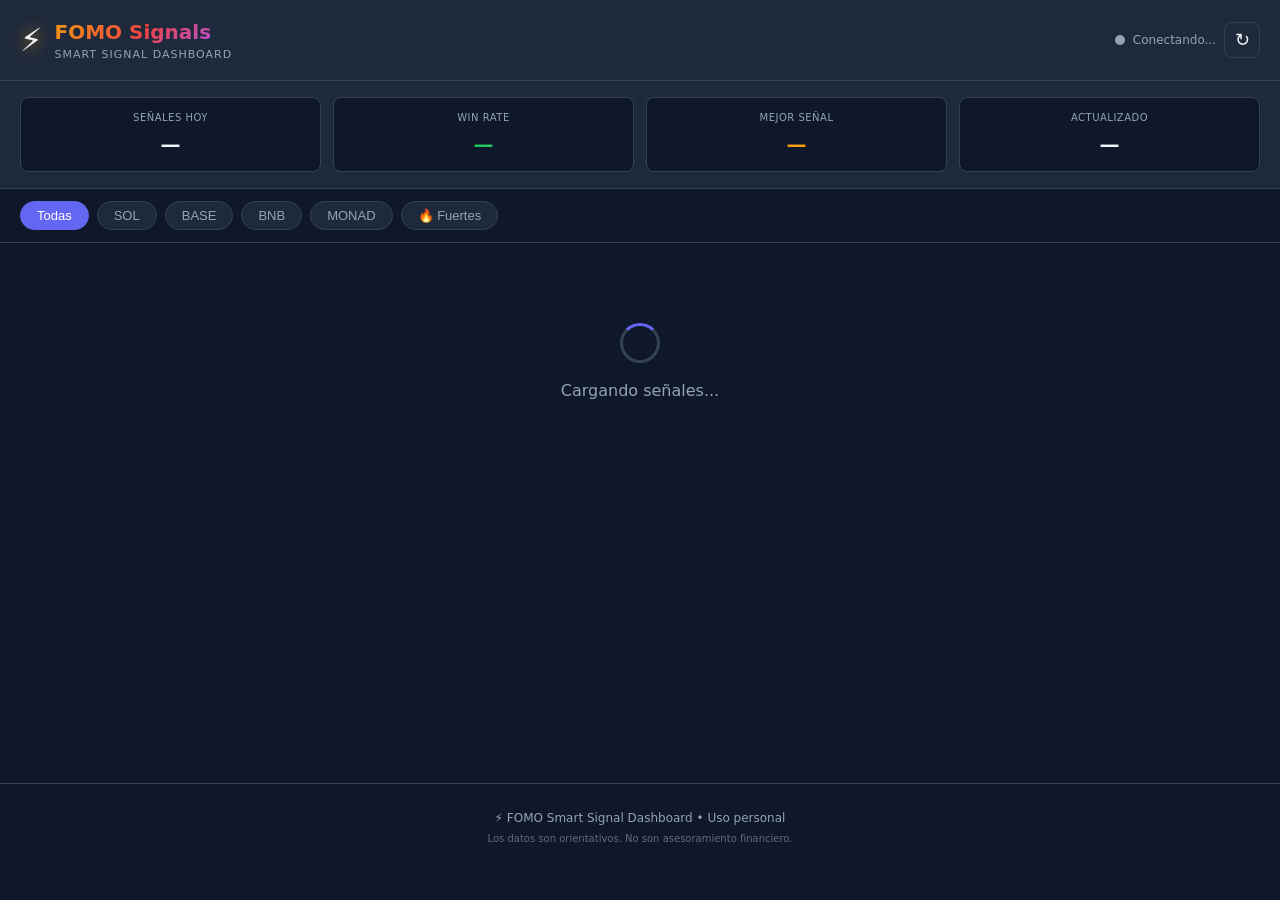
==== index.html @ bbb9f54b "Primer deploy FOMO Signal PWA" ====
<!DOCTYPE html>
<html lang="es">
<head>
  <meta charset="UTF-8" />
  <meta name="viewport" content="width=device-width, initial-scale=1.0" />
  <meta name="theme-color" content="#0f172a" />
  <meta name="description" content="FOMO Smart Signal Dashboard — Señales cripto en tiempo real" />

  <!-- PWA iOS -->
  <meta name="apple-mobile-web-app-capable" content="yes" />
  <meta name="apple-mobile-web-app-status-bar-style" content="black-translucent" />
  <meta name="apple-mobile-web-app-title" content="FOMO Signals" />
  <link rel="apple-touch-icon" href="icons/icon-192.png" />

  <title>FOMO Smart Signal Dashboard</title>
  <link rel="manifest" href="manifest.json" />
  <link rel="stylesheet" href="style.css" />
</head>
<body>

  <!-- ══════════════ HEADER ══════════════ -->
  <header class="header">
    <div class="header-left">
      <span class="logo">⚡</span>
      <div>
        <h1 class="app-title">FOMO Signals</h1>
        <p class="app-subtitle">Smart Signal Dashboard</p>
      </div>
    </div>
    <div class="header-right">
      <div class="status-dot" id="statusDot"></div>
      <span class="status-text" id="statusText">Conectando...</span>
      <button class="btn-refresh" id="btnRefresh" title="Actualizar">↻</button>
    </div>
  </header>

  <!-- ══════════════ STATS BAR ══════════════ -->
  <section class="stats-bar">
    <div class="stat-card">
      <span class="stat-label">Señales Hoy</span>
      <span class="stat-value" id="totalSignals">—</span>
    </div>
    <div class="stat-card">
      <span class="stat-label">Win Rate</span>
      <span class="stat-value green" id="winRate">—</span>
    </div>
    <div class="stat-card">
      <span class="stat-label">Mejor Señal</span>
      <span class="stat-value yellow" id="bestSignal">—</span>
    </div>
    <div class="stat-card">
      <span class="stat-label">Actualizado</span>
      <span class="stat-value" id="lastUpdate">—</span>
    </div>
  </section>

  <!-- ══════════════ FILTROS ══════════════ -->
  <section class="filters">
    <button class="filter-btn active" data-filter="all">Todas</button>
    <button class="filter-btn" data-filter="SOL">SOL</button>
    <button class="filter-btn" data-filter="BASE">BASE</button>
    <button class="filter-btn" data-filter="BNB">BNB</button>
    <button class="filter-btn" data-filter="MONAD">MONAD</button>
    <button class="filter-btn" data-filter="strong">🔥 Fuertes</button>
  </section>

  <!-- ══════════════ SEÑALES ══════════════ -->
  <main class="signals-container" id="signalsContainer">
    <div class="loading-state" id="loadingState">
      <div class="spinner"></div>
      <p>Cargando señales...</p>
    </div>
    <div class="signals-grid" id="signalsGrid"></div>
  </main>

  <!-- ══════════════ TOAST NOTIFICACIÓN ══════════════ -->
  <div class="toast" id="toast"></div>

  <!-- ══════════════ FOOTER ══════════════ -->
  <footer class="footer">
    <p>⚡ FOMO Smart Signal Dashboard • Uso personal</p>
    <p class="footer-note">Los datos son orientativos. No son asesoramiento financiero.</p>
  </footer>

  <script src="app.js"></script>
</body>
</html>
---- style.css ----
/* ═══════════════════════════════════════
   FOMO SIGNAL DASHBOARD — Dark Mode CSS
   ═══════════════════════════════════════ */

:root {
  --bg-primary:    #0f172a;
  --bg-secondary:  #1e293b;
  --bg-card:       #1e293b;
  --bg-card-hover: #273549;
  --border:        #334155;
  --text-primary:  #f1f5f9;
  --text-secondary:#94a3b8;
  --green:         #22c55e;
  --green-dim:     #166534;
  --red:           #ef4444;
  --red-dim:       #7f1d1d;
  --yellow:        #f59e0b;
  --yellow-dim:    #78350f;
  --blue:          #3b82f6;
  --purple:        #a855f7;
  --accent:        #6366f1;
  --radius:        12px;
  --radius-sm:     8px;
  --shadow:        0 4px 24px rgba(0,0,0,0.4);
  --transition:    0.2s ease;
}

* { box-sizing: border-box; margin: 0; padding: 0; }

html { scroll-behavior: smooth; }

body {
  font-family: 'Segoe UI', system-ui, -apple-system, sans-serif;
  background: var(--bg-primary);
  color: var(--text-primary);
  min-height: 100vh;
  line-height: 1.5;
}

/* ── HEADER ── */
.header {
  display: flex;
  align-items: center;
  justify-content: space-between;
  padding: 16px 20px;
  background: var(--bg-secondary);
  border-bottom: 1px solid var(--border);
  position: sticky;
  top: 0;
  z-index: 100;
  backdrop-filter: blur(10px);
}

.header-left { display: flex; align-items: center; gap: 12px; }

.logo {
  font-size: 32px;
  filter: drop-shadow(0 0 8px #f59e0b);
}

.app-title {
  font-size: 20px;
  font-weight: 700;
  background: linear-gradient(135deg, #f59e0b, #ef4444, #a855f7);
  -webkit-background-clip: text;
  -webkit-text-fill-color: transparent;
  background-clip: text;
}

.app-subtitle {
  font-size: 11px;
  color: var(--text-secondary);
  text-transform: uppercase;
  letter-spacing: 1px;
}

.header-right {
  display: flex;
  align-items: center;
  gap: 8px;
}

.status-dot {
  width: 10px;
  height: 10px;
  border-radius: 50%;
  background: var(--text-secondary);
  transition: background var(--transition);
}
.status-dot.online  { background: var(--green); box-shadow: 0 0 6px var(--green); animation: pulse 2s infinite; }
.status-dot.offline { background: var(--red); }

@keyframes pulse {
  0%, 100% { opacity: 1; }
  50%       { opacity: 0.4; }
}

.status-text {
  font-size: 12px;
  color: var(--text-secondary);
}

.btn-refresh {
  background: var(--bg-card);
  border: 1px solid var(--border);
  color: var(--text-primary);
  width: 36px;
  height: 36px;
  border-radius: var(--radius-sm);
  cursor: pointer;
  font-size: 18px;
  transition: all var(--transition);
  display: flex;
  align-items: center;
  justify-content: center;
}
.btn-refresh:hover { background: var(--accent); border-color: var(--accent); transform: rotate(180deg); }
.btn-refresh.spinning { animation: spin 0.6s linear; }
@keyframes spin { to { transform: rotate(360deg); } }

/* ── STATS BAR ── */
.stats-bar {
  display: grid;
  grid-template-columns: repeat(4, 1fr);
  gap: 12px;
  padding: 16px 20px;
  background: var(--bg-secondary);
  border-bottom: 1px solid var(--border);
}

@media (max-width: 600px) {
  .stats-bar { grid-template-columns: repeat(2, 1fr); }
}

.stat-card {
  display: flex;
  flex-direction: column;
  align-items: center;
  gap: 4px;
  padding: 12px 8px;
  background: var(--bg-primary);
  border-radius: var(--radius-sm);
  border: 1px solid var(--border);
}

.stat-label {
  font-size: 10px;
  color: var(--text-secondary);
  text-transform: uppercase;
  letter-spacing: 0.5px;
}

.stat-value {
  font-size: 20px;
  font-weight: 700;
  color: var(--text-primary);
}
.stat-value.green  { color: var(--green); }
.stat-value.yellow { color: var(--yellow); }
.stat-value.red    { color: var(--red); }

/* ── FILTROS ── */
.filters {
  display: flex;
  gap: 8px;
  padding: 12px 20px;
  overflow-x: auto;
  background: var(--bg-primary);
  border-bottom: 1px solid var(--border);
  scrollbar-width: none;
}
.filters::-webkit-scrollbar { display: none; }

.filter-btn {
  padding: 6px 16px;
  border-radius: 20px;
  border: 1px solid var(--border);
  background: var(--bg-card);
  color: var(--text-secondary);
  cursor: pointer;
  font-size: 13px;
  font-weight: 500;
  white-space: nowrap;
  transition: all var(--transition);
}
.filter-btn:hover,
.filter-btn.active {
  background: var(--accent);
  border-color: var(--accent);
  color: white;
}

/* ── CONTENEDOR SEÑALES ── */
.signals-container {
  padding: 20px;
  min-height: 60vh;
}

.loading-state {
  display: flex;
  flex-direction: column;
  align-items: center;
  justify-content: center;
  gap: 16px;
  padding: 60px 20px;
  color: var(--text-secondary);
}

.spinner {
  width: 40px;
  height: 40px;
  border: 3px solid var(--border);
  border-top-color: var(--accent);
  border-radius: 50%;
  animation: spin 0.8s linear infinite;
}

.signals-grid {
  display: grid;
  grid-template-columns: repeat(auto-fill, minmax(300px, 1fr));
  gap: 16px;
}

/* ── TARJETA DE SEÑAL ── */
.signal-card {
  background: var(--bg-card);
  border: 1px solid var(--border);
  border-radius: var(--radius);
  padding: 16px;
  transition: all var(--transition);
  cursor: pointer;
  position: relative;
  overflow: hidden;
}

.signal-card::before {
  content: '';
  position: absolute;
  top: 0; left: 0; right: 0;
  height: 3px;
}

.signal-card.strong::before { background: linear-gradient(90deg, var(--green), var(--yellow)); }
.signal-card.medium::before { background: linear-gradient(90deg, var(--blue), var(--accent)); }
.signal-card.weak::before   { background: var(--border); }

.signal-card:hover {
  background: var(--bg-card-hover);
  border-color: var(--accent);
  transform: translateY(-2px);
  box-shadow: var(--shadow);
}

.signal-header {
  display: flex;
  align-items: center;
  justify-content: space-between;
  margin-bottom: 12px;
}

.signal-token {
  display: flex;
  align-items: center;
  gap: 8px;
}

.token-icon {
  width: 36px;
  height: 36px;
  border-radius: 50%;
  background: linear-gradient(135deg, var(--accent), var(--purple));
  display: flex;
  align-items: center;
  justify-content: center;
  font-size: 16px;
  font-weight: 700;
}

.token-name { font-size: 16px; font-weight: 700; }
.token-chain {
  font-size: 10px;
  padding: 2px 8px;
  border-radius: 10px;
  background: var(--bg-primary);
  color: var(--text-secondary);
  border: 1px solid var(--border);
}

.signal-badge {
  padding: 4px 12px;
  border-radius: 20px;
  font-size: 12px;
  font-weight: 700;
  text-transform: uppercase;
}
.badge-strong { background: var(--green-dim);  color: var(--green); }
.badge-medium { background: rgba(59,130,246,.2); color: var(--blue); }
.badge-weak   { background: var(--bg-primary);   color: var(--text-secondary); }

.signal-stats {
  display: grid;
  grid-template-columns: 1fr 1fr 1fr;
  gap: 8px;
  margin-bottom: 12px;
}

.signal-stat {
  display: flex;
  flex-direction: column;
  gap: 2px;
  padding: 8px;
  background: var(--bg-primary);
  border-radius: var(--radius-sm);
  border: 1px solid var(--border);
}

.signal-stat-label { font-size: 10px; color: var(--text-secondary); }
.signal-stat-value { font-size: 14px; font-weight: 600; }
.signal-stat-value.up   { color: var(--green); }
.signal-stat-value.down { color: var(--red); }

.signal-bar-wrap {
  margin-bottom: 12px;
}
.signal-bar-label {
  display: flex;
  justify-content: space-between;
  font-size: 11px;
  color: var(--text-secondary);
  margin-bottom: 4px;
}
.signal-bar {
  height: 6px;
  background: var(--bg-primary);
  border-radius: 3px;
  overflow: hidden;
}
.signal-bar-fill {
  height: 100%;
  border-radius: 3px;
  transition: width 0.8s ease;
}
.fill-green  { background: linear-gradient(90deg, var(--green),  #86efac); }
.fill-yellow { background: linear-gradient(90deg, var(--yellow), #fde68a); }
.fill-red    { background: linear-gradient(90deg, var(--red),    #fca5a5); }

.signal-footer {
  display: flex;
  align-items: center;
  justify-content: space-between;
  font-size: 11px;
  color: var(--text-secondary);
  border-top: 1px solid var(--border);
  padding-top: 10px;
}

/* ── EMPTY STATE ── */
.empty-state {
  display: flex;
  flex-direction: column;
  align-items: center;
  gap: 12px;
  padding: 60px 20px;
  color: var(--text-secondary);
  text-align: center;
}
.empty-state .icon { font-size: 48px; }

/* ── TOAST ── */
.toast {
  position: fixed;
  bottom: 24px;
  left: 50%;
  transform: translateX(-50%) translateY(80px);
  background: var(--bg-card);
  border: 1px solid var(--border);
  color: var(--text-primary);
  padding: 12px 24px;
  border-radius: var(--radius);
  font-size: 14px;
  font-weight: 500;
  z-index: 999;
  transition: transform 0.3s ease;
  box-shadow: var(--shadow);
  white-space: nowrap;
}
.toast.show { transform: translateX(-50%) translateY(0); }

/* ── FOOTER ── */
.footer {
  text-align: center;
  padding: 24px 20px;
  color: var(--text-secondary);
  font-size: 12px;
  border-top: 1px solid var(--border);
  line-height: 1.8;
}
.footer-note { font-size: 10px; opacity: 0.6; }
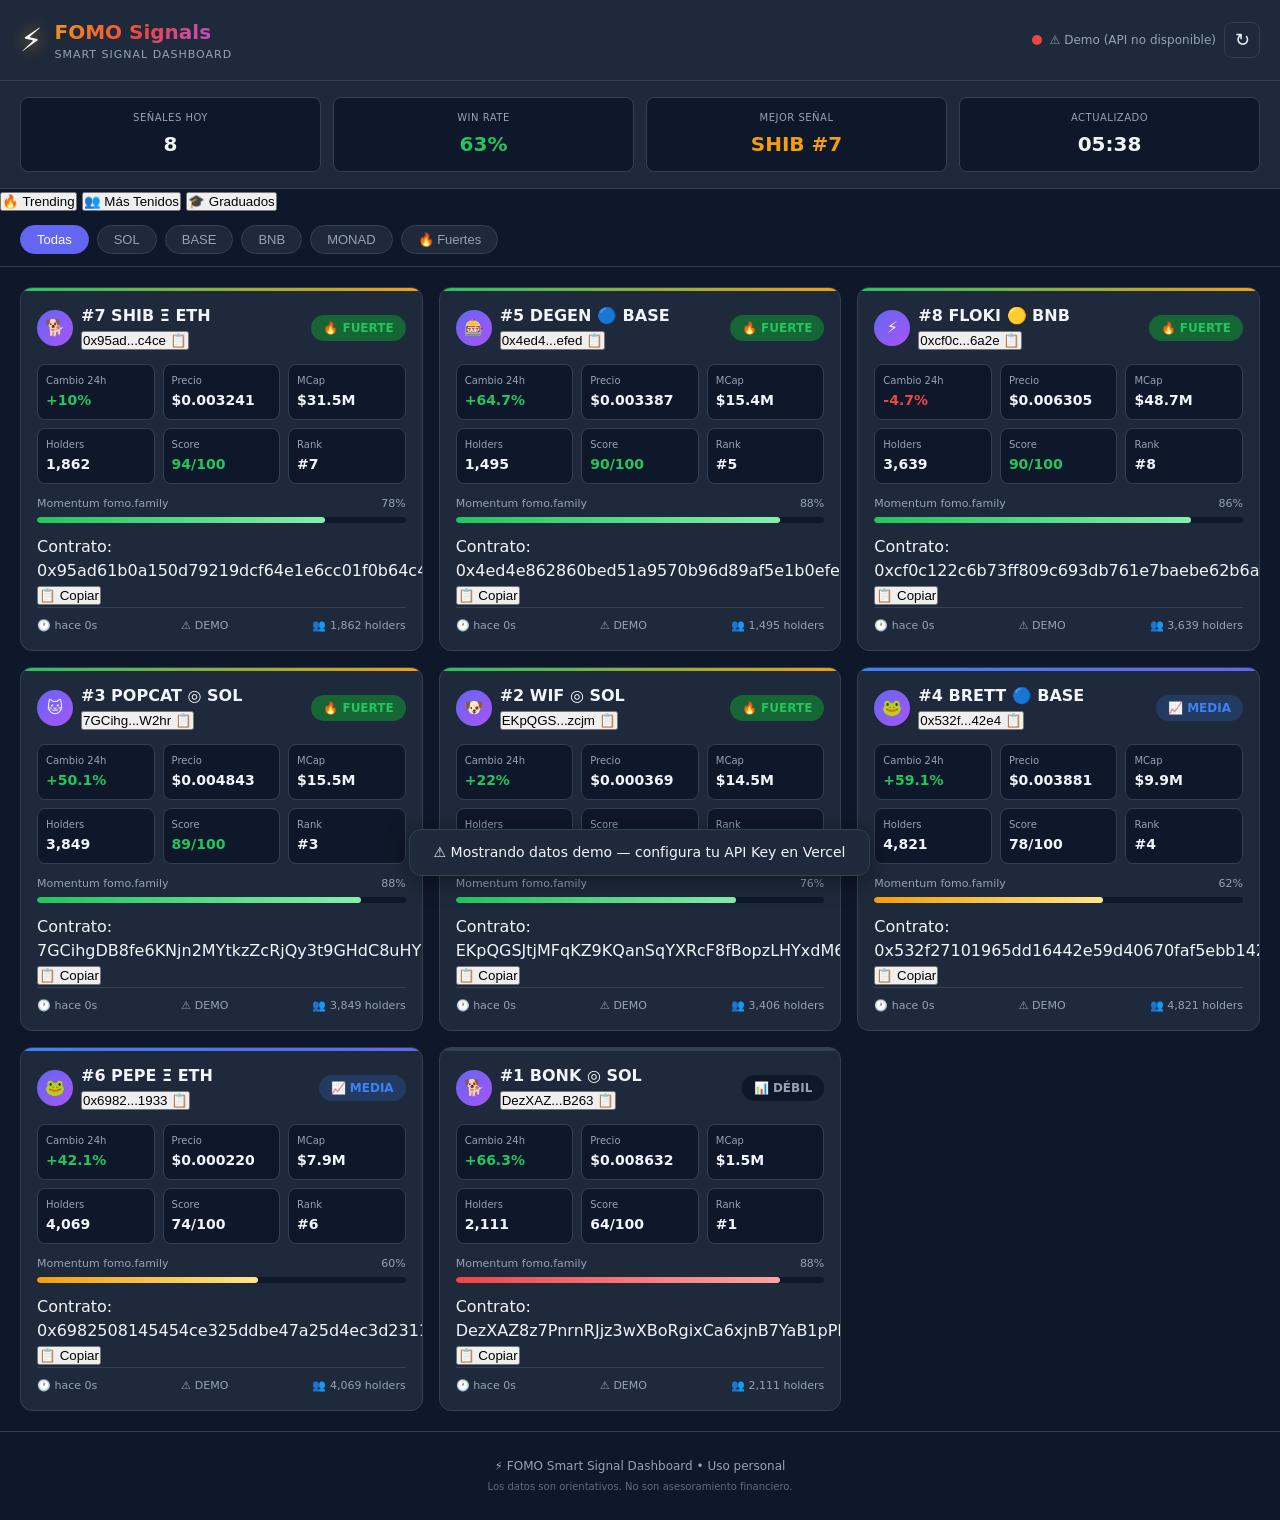
==== commit b7e83ec7: "Update index.html Agregar tabs de boards fomo.family" ====
--- a/index.html
+++ b/index.html
@@ -53,7 +53,11 @@
       <span class="stat-value" id="lastUpdate">—</span>
     </div>
   </section>
-
+  <div class="time-tabs">
+    <button class="tab-btn active" data-tab="trending">🔥 Trending</button>
+    <button class="tab-btn" data-tab="mostheld">👥 Más Tenidos</button>
+    <button class="tab-btn" data-tab="graduated">🎓 Graduados</button>
+  </div>
   <!-- ══════════════ FILTROS ══════════════ -->
   <section class="filters">
     <button class="filter-btn active" data-filter="all">Todas</button>
@@ -84,4 +88,4 @@
 
   <script src="app.js"></script>
 </body>
-</html>+</html>
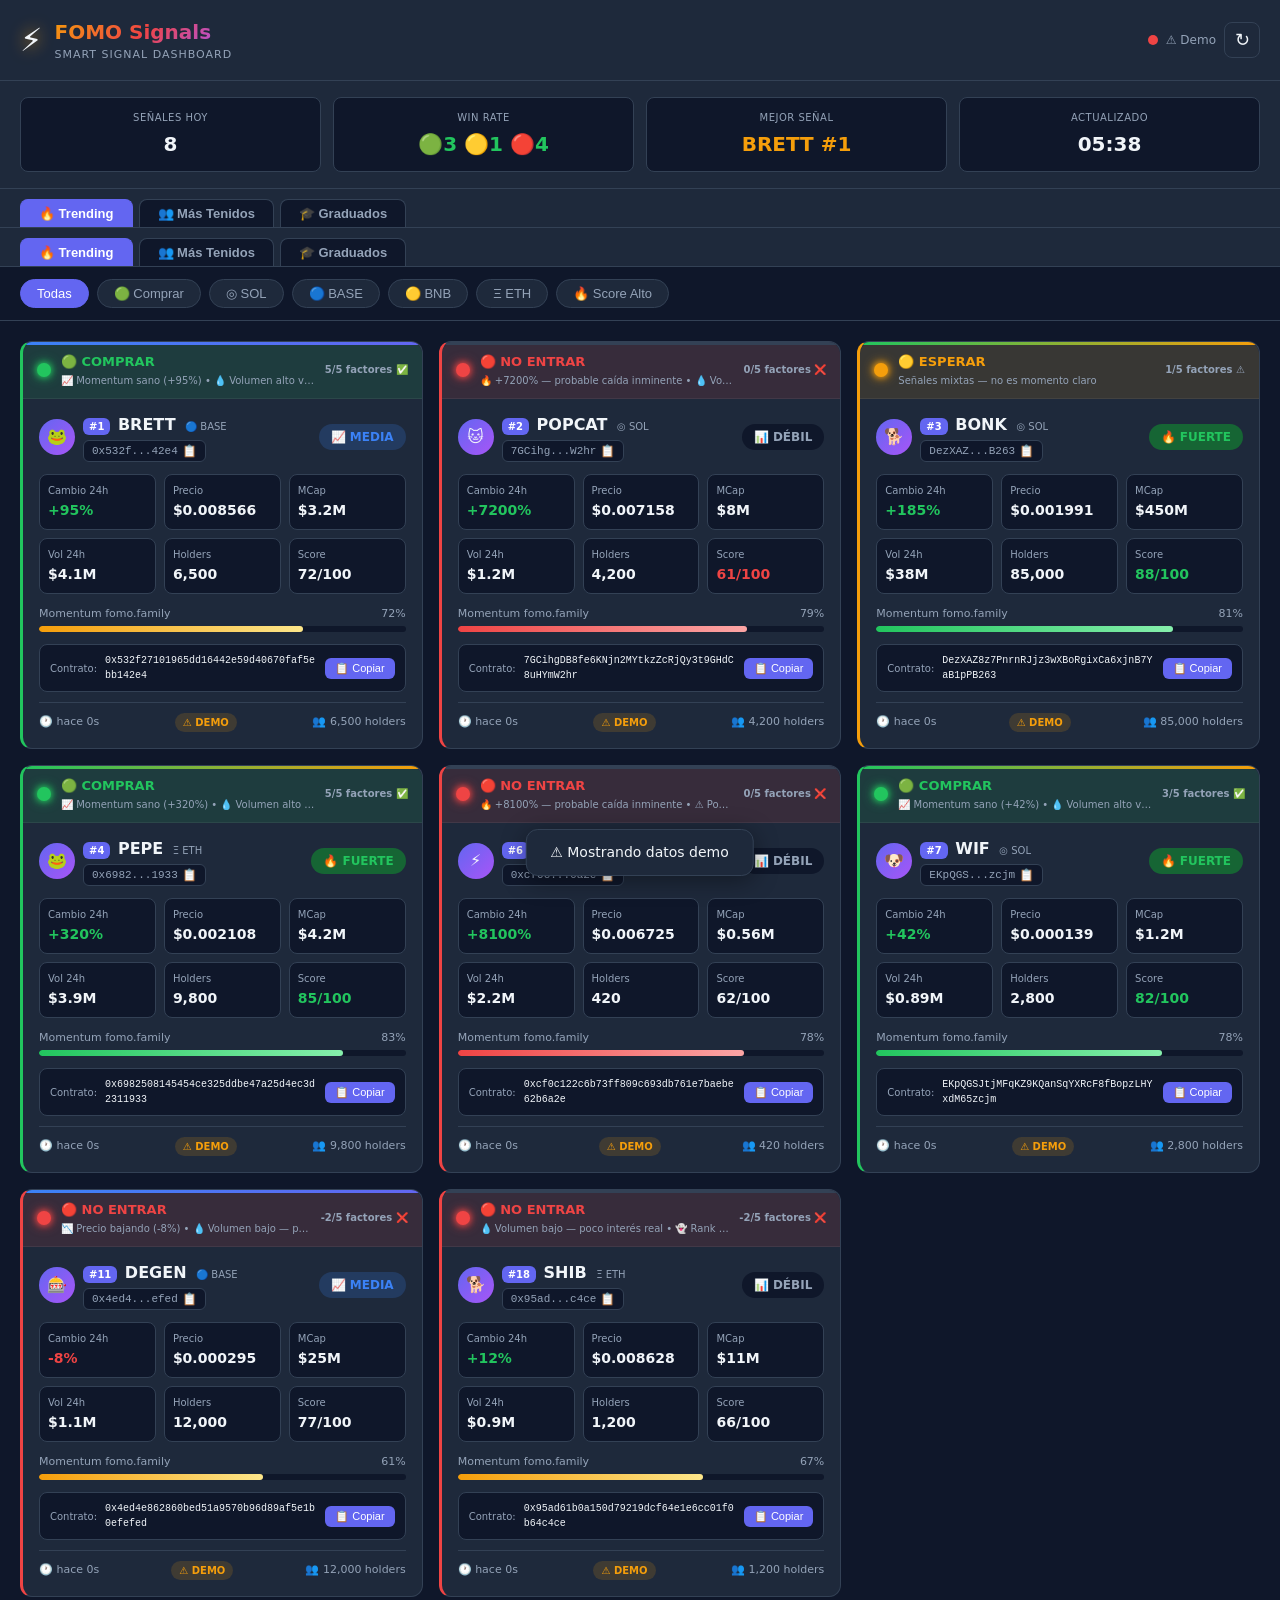
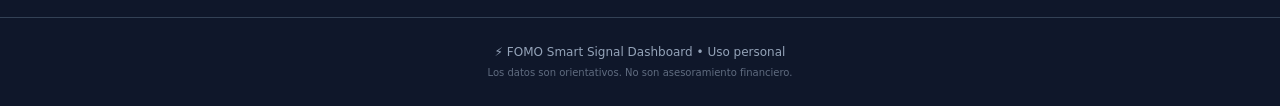
==== commit db638b24: "Agregar filtro señales compra" ====
--- a/index.html
+++ b/index.html
@@ -59,14 +59,21 @@
     <button class="tab-btn" data-tab="graduated">🎓 Graduados</button>
   </div>
   <!-- ══════════════ FILTROS ══════════════ -->
-  <section class="filters">
-    <button class="filter-btn active" data-filter="all">Todas</button>
-    <button class="filter-btn" data-filter="SOL">SOL</button>
-    <button class="filter-btn" data-filter="BASE">BASE</button>
-    <button class="filter-btn" data-filter="BNB">BNB</button>
-    <button class="filter-btn" data-filter="MONAD">MONAD</button>
-    <button class="filter-btn" data-filter="strong">🔥 Fuertes</button>
-  </section>
+ <div class="time-tabs">
+  <button class="tab-btn active" data-tab="trending">🔥 Trending</button>
+  <button class="tab-btn" data-tab="mostheld">👥 Más Tenidos</button>
+  <button class="tab-btn" data-tab="graduated">🎓 Graduados</button>
+</div>
+
+<section class="filters">
+  <button class="filter-btn active" data-filter="all">Todas</button>
+  <button class="filter-btn" data-filter="buy">🟢 Comprar</button>
+  <button class="filter-btn" data-filter="SOL">◎ SOL</button>
+  <button class="filter-btn" data-filter="BASE">🔵 BASE</button>
+  <button class="filter-btn" data-filter="BNB">🟡 BNB</button>
+  <button class="filter-btn" data-filter="ETH">Ξ ETH</button>
+  <button class="filter-btn" data-filter="strong">🔥 Score Alto</button>
+</section>
 
   <!-- ══════════════ SEÑALES ══════════════ -->
   <main class="signals-container" id="signalsContainer">
--- a/style.css
+++ b/style.css
@@ -395,4 +395,337 @@
   border-top: 1px solid var(--border);
   line-height: 1.8;
 }
-.footer-note { font-size: 10px; opacity: 0.6; }+.footer-note { font-size: 10px; opacity: 0.6; }
+/* ── TABS DE BOARDS ── */
+.time-tabs {
+  display: flex;
+  gap: 6px;
+  padding: 10px 20px 0;
+  background: var(--bg-secondary);
+  border-bottom: 1px solid var(--border);
+}
+.tab-btn {
+  padding: 6px 18px;
+  border-radius: 8px 8px 0 0;
+  border: 1px solid var(--border);
+  border-bottom: none;
+  background: var(--bg-primary);
+  color: var(--text-secondary);
+  cursor: pointer;
+  font-size: 13px;
+  font-weight: 600;
+  transition: all var(--transition);
+}
+.tab-btn.active,
+.tab-btn:hover {
+  background: var(--accent);
+  border-color: var(--accent);
+  color: white;
+}
+
+/* ── CHAIN MINI ── */
+.chain-mini {
+  font-size: 10px;
+  color: var(--text-secondary);
+  font-weight: 400;
+  margin-left: 6px;
+}
+
+/* ── BOTÓN DIRECCIÓN CORTA ── */
+.address-btn {
+  display: inline-flex;
+  align-items: center;
+  gap: 4px;
+  margin-top: 3px;
+  padding: 3px 8px;
+  background: var(--bg-primary);
+  border: 1px solid var(--border);
+  border-radius: 6px;
+  cursor: pointer;
+  transition: all var(--transition);
+}
+.address-btn:hover {
+  background: var(--accent);
+  border-color: var(--accent);
+}
+.address-text {
+  font-size: 11px;
+  color: var(--text-secondary);
+  font-family: monospace;
+}
+.address-btn:hover .address-text { color: white; }
+.copy-icon { font-size: 12px; }
+
+/* ── DIRECCIÓN COMPLETA ── */
+.full-address-wrap {
+  display: flex;
+  align-items: center;
+  gap: 8px;
+  padding: 8px 10px;
+  background: var(--bg-primary);
+  border: 1px solid var(--border);
+  border-radius: var(--radius-sm);
+  margin-bottom: 10px;
+  flex-wrap: wrap;
+}
+.full-address-label {
+  font-size: 10px;
+  color: var(--text-secondary);
+  flex-shrink: 0;
+}
+.full-address {
+  font-family: monospace;
+  font-size: 10px;
+  color: var(--text-primary);
+  word-break: break-all;
+  flex: 1;
+  min-width: 0;
+  user-select: all;
+}
+.btn-copy-full {
+  padding: 4px 10px;
+  background: var(--accent);
+  border: none;
+  border-radius: 6px;
+  color: white;
+  font-size: 11px;
+  cursor: pointer;
+  flex-shrink: 0;
+  transition: background var(--transition);
+}
+.btn-copy-full:hover { background: #4f46e5; }
+
+/* ── TAGS REAL / DEMO ── */
+.source-tag {
+  font-size: 10px;
+  padding: 2px 8px;
+  border-radius: 10px;
+  font-weight: 600;
+}
+.source-tag.real { background: rgba(34,197,94,.15); color: var(--green); }
+.source-tag.demo { background: rgba(245,158,11,.15); color: var(--yellow); }
+/* ── RANK BADGE ── */
+.rank-badge {
+  display: inline-block;
+  background: var(--accent);
+  color: white;
+  font-size: 10px;
+  font-weight: 700;
+  padding: 1px 6px;
+  border-radius: 6px;
+  margin-right: 2px;
+}
+/* ════════════════════════════════════════
+   SISTEMA DE SEÑALES LED
+   ════════════════════════════════════════ */
+
+/* ── Barra LED completa (arriba de la tarjeta) ── */
+.led-bar {
+  display: flex;
+  align-items: center;
+  gap: 10px;
+  padding: 10px 14px;
+  border-radius: var(--radius) var(--radius) 0 0;
+  margin: -16px -16px 14px -16px;
+  border-bottom: 1px solid rgba(255,255,255,0.06);
+}
+
+.led-bar.led-buy  { background: rgba(34, 197, 94, 0.12); }
+.led-bar.led-wait { background: rgba(245,158, 11, 0.12); }
+.led-bar.led-sell { background: rgba(239, 68, 68, 0.12); }
+
+/* ── El LED en sí (círculo luminoso) ── */
+.led-dot {
+  width: 14px;
+  height: 14px;
+  border-radius: 50%;
+  flex-shrink: 0;
+  position: relative;
+}
+
+.led-dot.led-buy {
+  background: #22c55e;
+  box-shadow: 0 0 6px #22c55e, 0 0 12px #22c55e;
+}
+.led-dot.led-wait {
+  background: #f59e0b;
+  box-shadow: 0 0 6px #f59e0b, 0 0 12px #f59e0b;
+}
+.led-dot.led-sell {
+  background: #ef4444;
+  box-shadow: 0 0 6px #ef4444, 0 0 12px #ef4444;
+}
+
+/* ── LED verde parpadea (señal activa) ── */
+.led-pulse {
+  animation: ledPulse 1.5s ease-in-out infinite;
+}
+@keyframes ledPulse {
+  0%, 100% { opacity: 1; box-shadow: 0 0 6px #22c55e, 0 0 14px #22c55e; }
+  50%       { opacity: 0.5; box-shadow: 0 0 2px #22c55e; }
+}
+
+/* ── Texto junto al LED ── */
+.led-info {
+  display: flex;
+  flex-direction: column;
+  gap: 1px;
+  flex: 1;
+  min-width: 0;
+}
+.led-label {
+  font-size: 13px;
+  font-weight: 700;
+  white-space: nowrap;
+}
+.led-bar.led-buy  .led-label { color: #22c55e; }
+.led-bar.led-wait .led-label { color: #f59e0b; }
+.led-bar.led-sell .led-label { color: #ef4444; }
+
+.led-reason {
+  font-size: 10px;
+  color: var(--text-secondary);
+  white-space: nowrap;
+  overflow: hidden;
+  text-overflow: ellipsis;
+}
+
+/* ── Puntuación de factores ── */
+.led-score {
+  font-size: 10px;
+  font-weight: 600;
+  color: var(--text-secondary);
+  white-space: nowrap;
+  flex-shrink: 0;
+}
+
+/* ── Borde izquierdo de la tarjeta según señal ── */
+.signal-card.strong[class*="strong"] { }
+
+.signal-card:has(.led-bar.led-buy) {
+  border-left: 3px solid #22c55e;
+}
+.signal-card:has(.led-bar.led-wait) {
+  border-left: 3px solid #f59e0b;
+}
+.signal-card:has(.led-bar.led-sell) {
+  border-left: 3px solid #ef4444;
+}
+
+/* ── Rank badge ── */
+.rank-badge {
+  display: inline-block;
+  background: var(--accent);
+  color: white;
+  font-size: 10px;
+  font-weight: 700;
+  padding: 1px 6px;
+  border-radius: 6px;
+  margin-right: 2px;
+}
+
+/* ── Chain mini ── */
+.chain-mini {
+  font-size: 10px;
+  color: var(--text-secondary);
+  font-weight: 400;
+  margin-left: 4px;
+}
+
+/* ── Address btn ── */
+.address-btn {
+  display: inline-flex;
+  align-items: center;
+  gap: 4px;
+  margin-top: 3px;
+  padding: 3px 8px;
+  background: var(--bg-primary);
+  border: 1px solid var(--border);
+  border-radius: 6px;
+  cursor: pointer;
+  transition: all var(--transition);
+}
+.address-btn:hover { background: var(--accent); border-color: var(--accent); }
+.address-text {
+  font-size: 11px;
+  color: var(--text-secondary);
+  font-family: monospace;
+}
+.address-btn:hover .address-text { color: white; }
+.copy-icon { font-size: 12px; }
+
+/* ── Dirección completa ── */
+.full-address-wrap {
+  display: flex;
+  align-items: center;
+  gap: 8px;
+  padding: 8px 10px;
+  background: var(--bg-primary);
+  border: 1px solid var(--border);
+  border-radius: var(--radius-sm);
+  margin-bottom: 10px;
+  flex-wrap: wrap;
+}
+.full-address-label {
+  font-size: 10px;
+  color: var(--text-secondary);
+  flex-shrink: 0;
+}
+.full-address {
+  font-family: monospace;
+  font-size: 10px;
+  color: var(--text-primary);
+  word-break: break-all;
+  flex: 1;
+  min-width: 0;
+  user-select: all;
+}
+.btn-copy-full {
+  padding: 4px 10px;
+  background: var(--accent);
+  border: none;
+  border-radius: 6px;
+  color: white;
+  font-size: 11px;
+  cursor: pointer;
+  flex-shrink: 0;
+  transition: background var(--transition);
+}
+.btn-copy-full:hover { background: #4f46e5; }
+
+/* ── Source tags ── */
+.source-tag {
+  font-size: 10px;
+  padding: 2px 8px;
+  border-radius: 10px;
+  font-weight: 600;
+}
+.source-tag.real { background: rgba(34,197,94,.15); color: var(--green); }
+.source-tag.demo { background: rgba(245,158,11,.15); color: var(--yellow); }
+
+/* ── Tabs ── */
+.time-tabs {
+  display: flex;
+  gap: 6px;
+  padding: 10px 20px 0;
+  background: var(--bg-secondary);
+  border-bottom: 1px solid var(--border);
+}
+.tab-btn {
+  padding: 6px 18px;
+  border-radius: 8px 8px 0 0;
+  border: 1px solid var(--border);
+  border-bottom: none;
+  background: var(--bg-primary);
+  color: var(--text-secondary);
+  cursor: pointer;
+  font-size: 13px;
+  font-weight: 600;
+  transition: all var(--transition);
+}
+.tab-btn.active,
+.tab-btn:hover {
+  background: var(--accent);
+  border-color: var(--accent);
+  color: white;
+}
